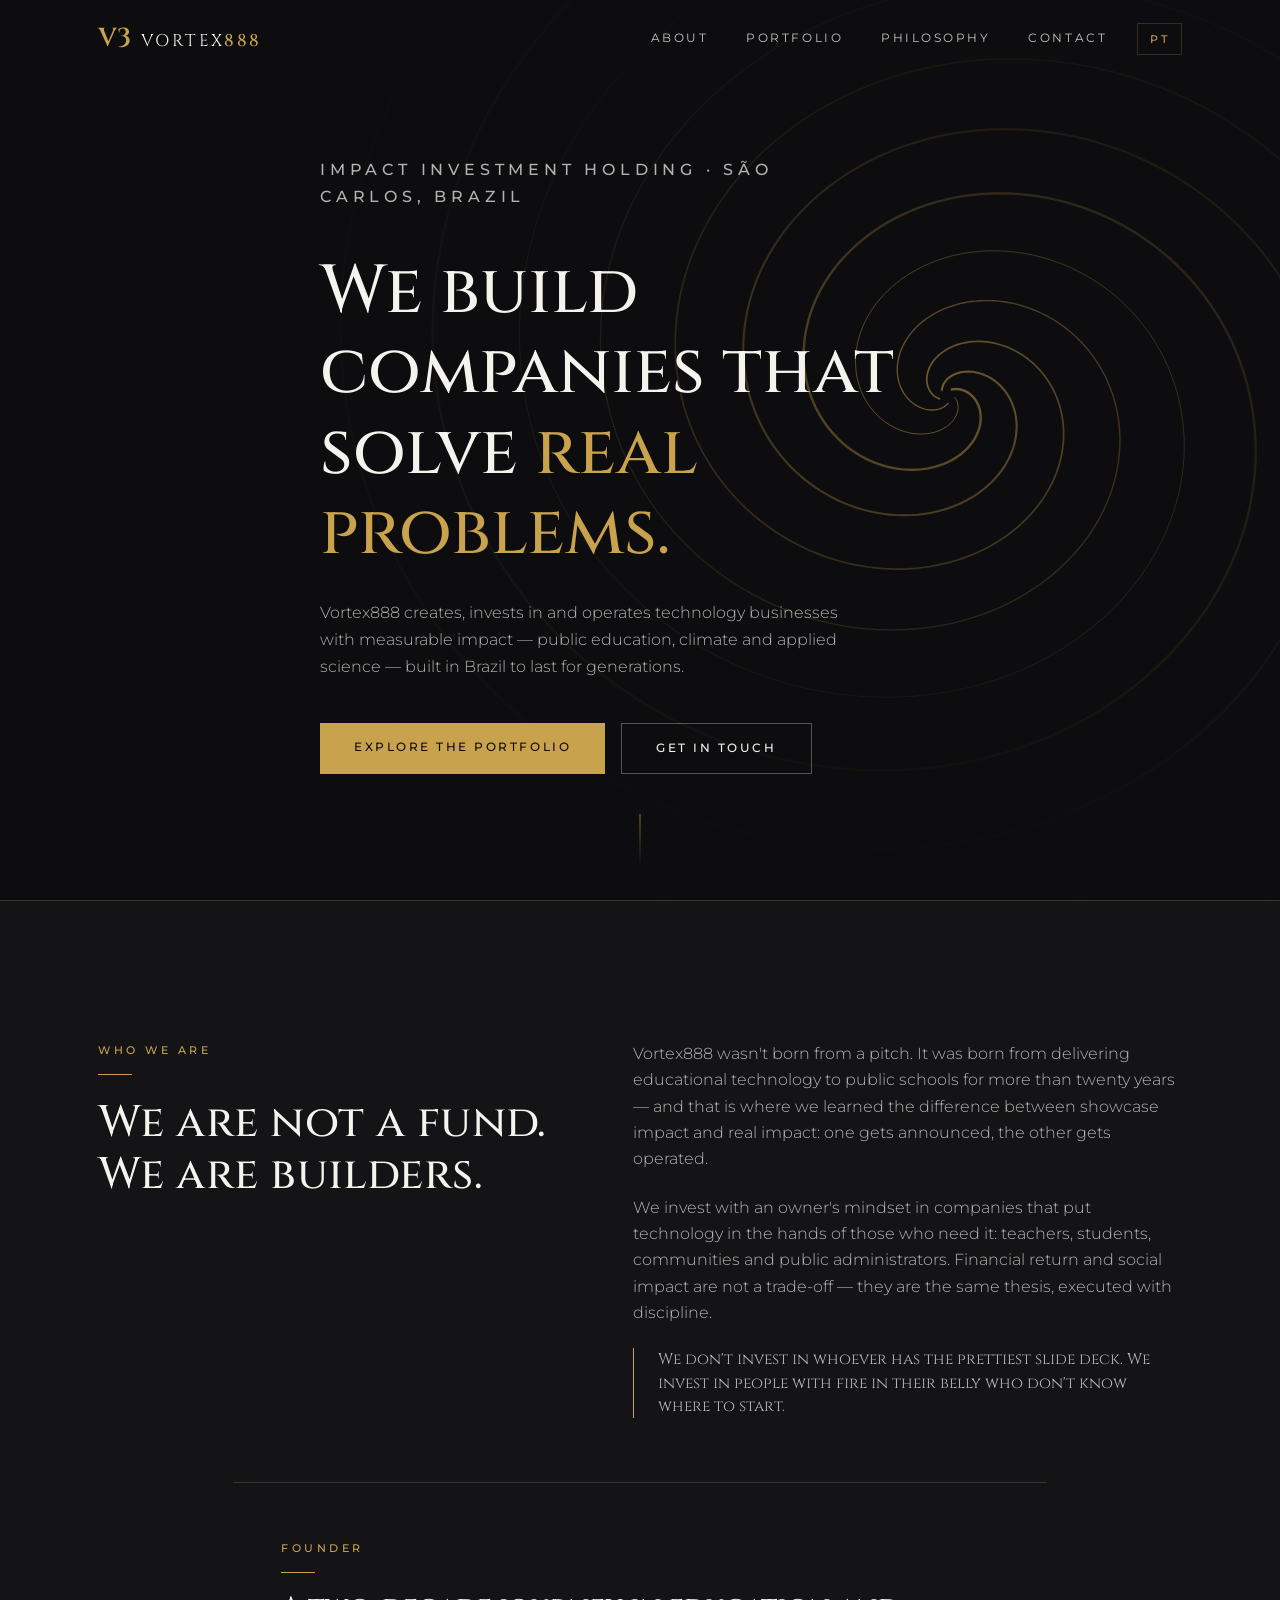
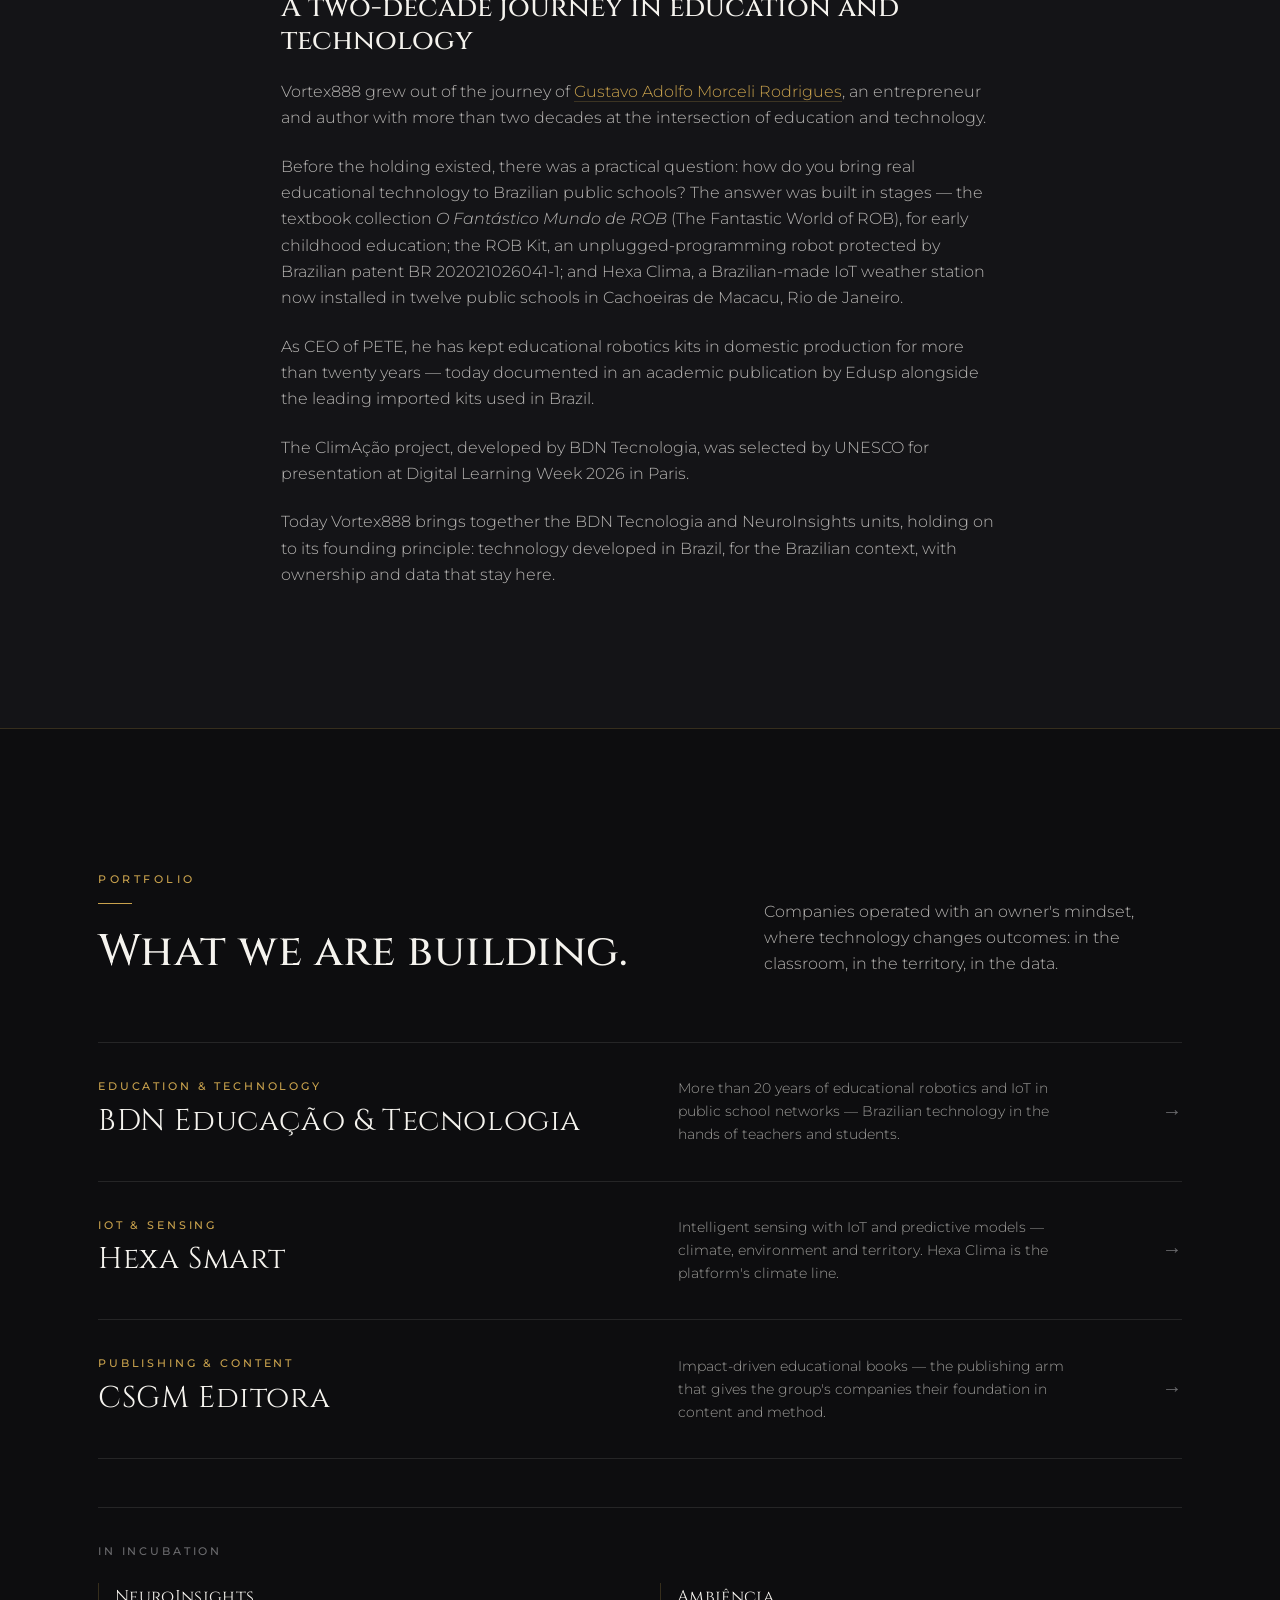
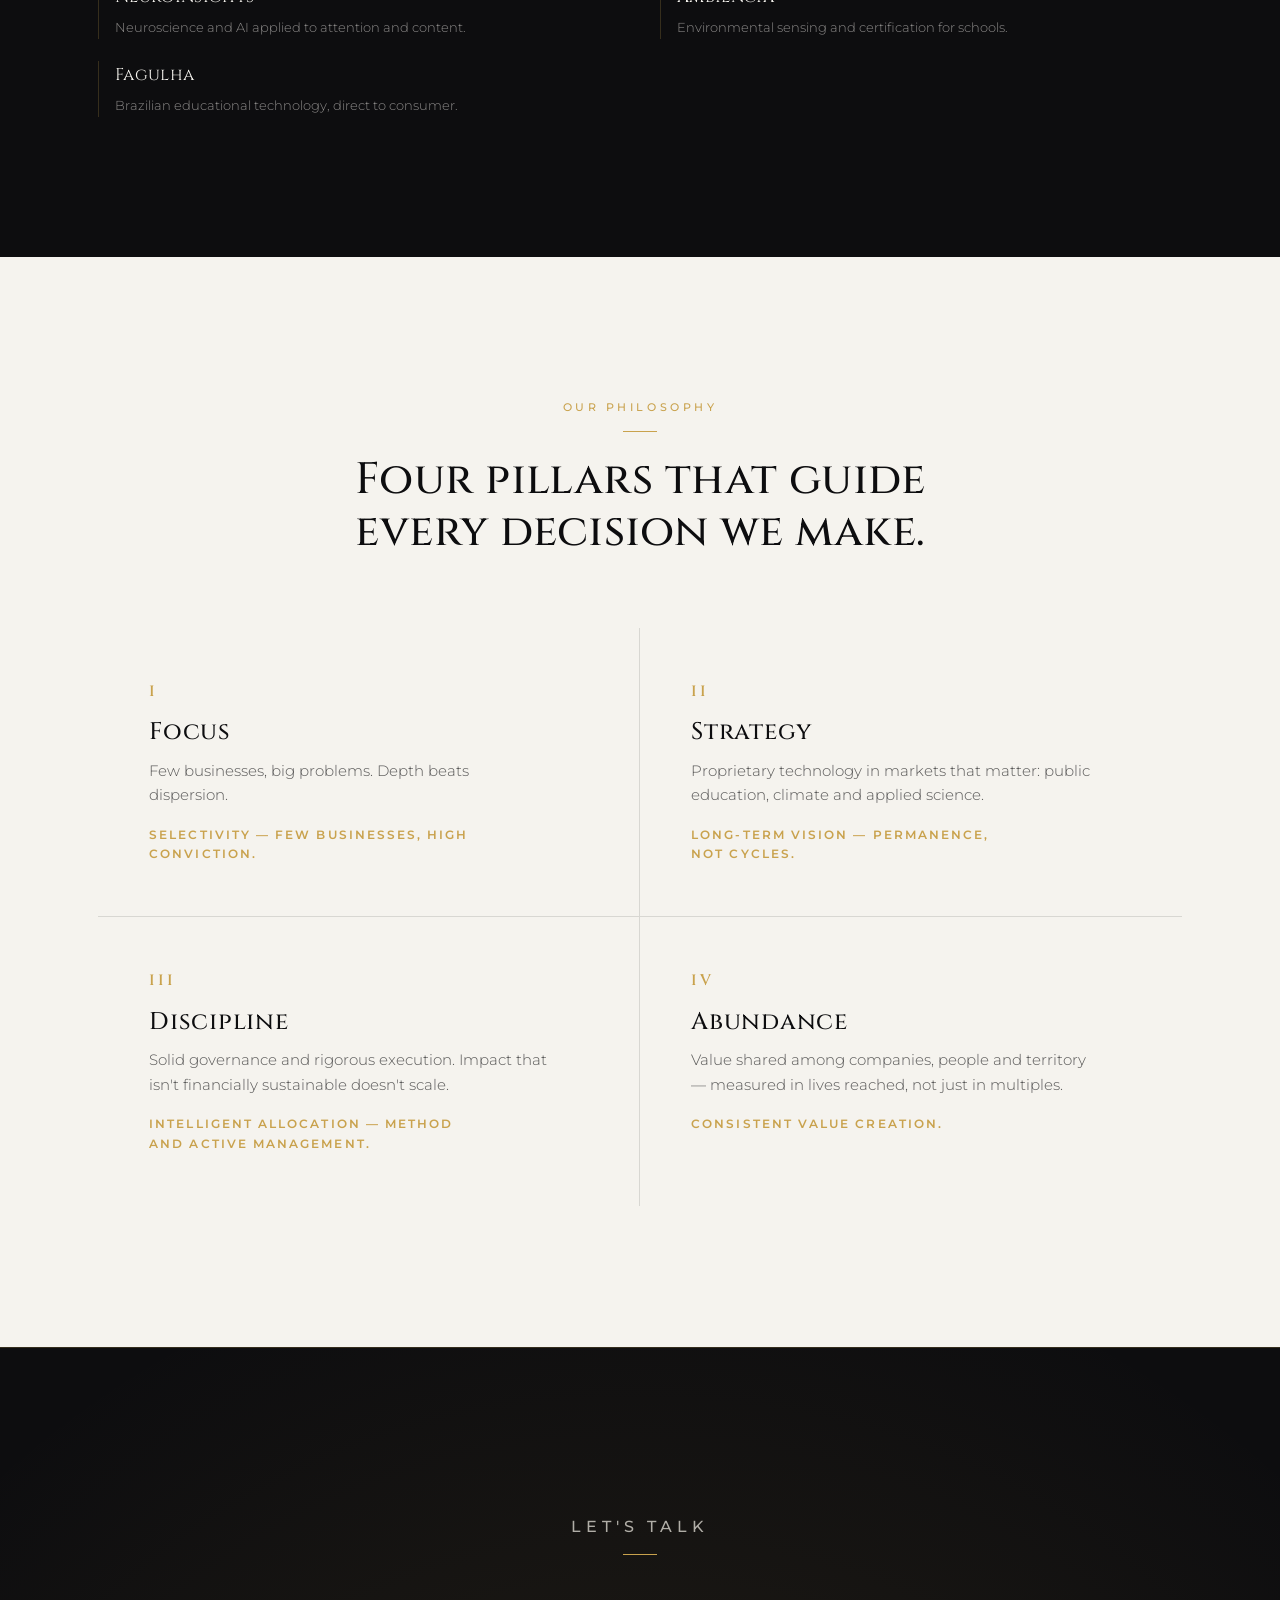
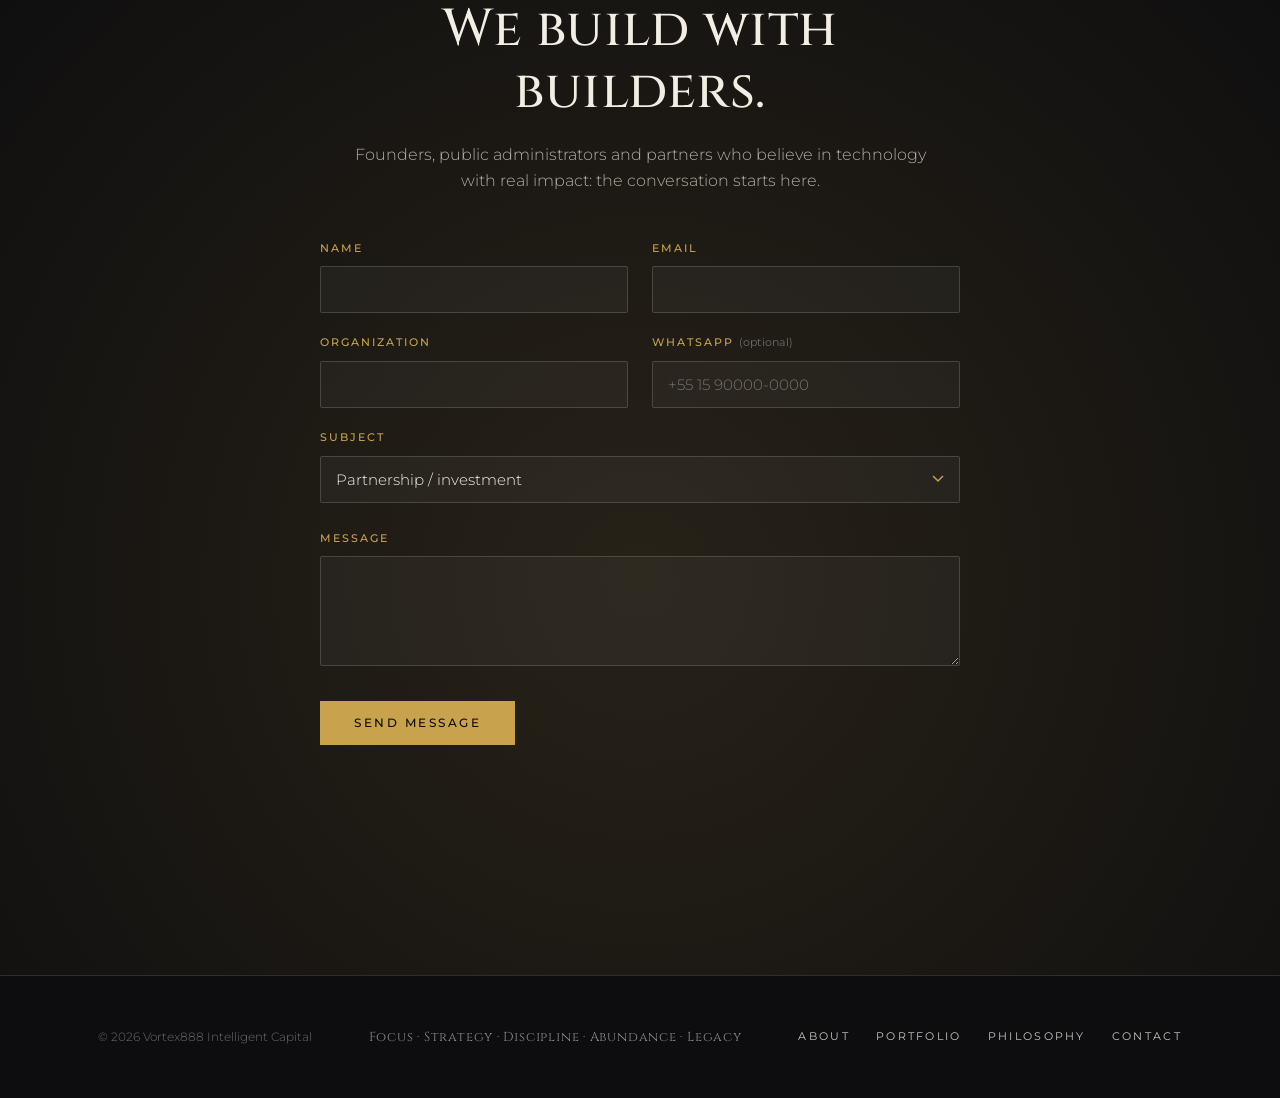
==== en/index.html @ 7756d507 "Add English version of the site at /en/ with language switcher and hreflang - New en/index.html: ful" ====
<!DOCTYPE html>
<html lang="en">
<head>
<meta charset="UTF-8">
<meta name="viewport" content="width=device-width, initial-scale=1.0">
<title>Vortex888 — Intelligent Capital</title>
<link rel="icon" href="/favicon.ico" sizes="any">
<link rel="icon" type="image/png" sizes="32x32" href="/favicon-32.png">
<link rel="apple-touch-icon" sizes="180x180" href="/apple-touch-icon.png">
<meta name="description" content="Vortex888 is an impact investment holding company that builds and operates technology businesses in education, climate and applied science.">
<link rel="canonical" href="https://www.vortex888.com.br/en/">
<link rel="alternate" hreflang="pt-BR" href="https://www.vortex888.com.br/">
<link rel="alternate" hreflang="en" href="https://www.vortex888.com.br/en/">
<link rel="alternate" hreflang="x-default" href="https://www.vortex888.com.br/">
<link rel="preconnect" href="https://fonts.googleapis.com">
<link rel="preconnect" href="https://fonts.gstatic.com" crossorigin>
<link href="https://fonts.googleapis.com/css2?family=Cinzel:wght@400;500;600&family=Montserrat:wght@300;400;500;600&display=swap" rel="stylesheet">
<script type="application/ld+json">
{
  "@context": "https://schema.org",
  "@type": "Organization",
  "name": "Vortex888",
  "url": "https://www.vortex888.com.br/en/",
  "founder": {
    "@type": "Person",
    "name": "Gustavo Morceli",
    "alternateName": "Gustavo Adolfo Morceli Rodrigues",
    "url": "https://gustavomorceli.com.br/",
    "jobTitle": "Founder of Vortex888",
    "sameAs": [
      "https://gustavomorceli.com.br/",
      "https://www.linkedin.com/in/morceli/"
    ]
  },
  "subOrganization": [
    { "@type": "Organization", "name": "BDN Tecnologia" },
    { "@type": "Organization", "name": "NeuroInsights" }
  ]
}
</script>
<style>
:root{
  --preto:#0D0D0F;
  --grafite:#1A1A1D;
  --grafite-2:#141417;
  --cinza:#6B6B6E;
  --dourado:#C9A24D;
  --dourado-claro:#E3C57C;
  --offwhite:#F5F3EE;
  --linha:rgba(201,162,77,.22);
  --linha-clara:rgba(13,13,15,.12);
  --display:'Cinzel',serif;
  --texto:'Montserrat',sans-serif;
}
*{margin:0;padding:0;box-sizing:border-box}
html{scroll-behavior:smooth}
body{background:var(--preto);color:var(--offwhite);font-family:var(--texto);font-weight:300;line-height:1.7;-webkit-font-smoothing:antialiased}
::selection{background:var(--dourado);color:var(--preto)}
img{max-width:100%;display:block}
a{color:inherit;text-decoration:none}

/* ---------- utilitários ---------- */
.wrap{max-width:1180px;margin:0 auto;padding:0 clamp(20px,5vw,48px)}
.eyebrow{font-size:11px;letter-spacing:.32em;text-transform:uppercase;color:var(--dourado);font-weight:500}
.eyebrow::after{content:"";display:block;width:34px;height:1px;background:var(--dourado);margin-top:14px}
.eyebrow.center{text-align:center}
.eyebrow.center::after{margin:14px auto 0}
h1,h2,h3{font-family:var(--display);font-weight:500;line-height:1.18}
h2{font-size:clamp(28px,3.6vw,44px);letter-spacing:.01em}
.lead{color:rgba(245,243,238,.72);font-size:15.5px;max-width:56ch}

/* reveal on scroll */
.rv{opacity:0;transform:translateY(26px);transition:opacity .9s ease,transform .9s ease}
.rv.on{opacity:1;transform:none}
@media (prefers-reduced-motion:reduce){
  .rv{opacity:1;transform:none;transition:none}
  *{animation:none!important;transition:none!important}
}

/* ---------- nav ---------- */
nav{position:fixed;inset:0 0 auto 0;z-index:50;transition:background .4s ease,border-color .4s ease;border-bottom:1px solid transparent}
nav.solid{background:rgba(13,13,15,.92);backdrop-filter:blur(10px);border-color:var(--linha)}
.nav-in{display:flex;align-items:center;justify-content:space-between;height:78px}
.brand{display:flex;align-items:baseline;gap:10px;font-family:var(--display)}
.brand .v3{color:var(--dourado);font-size:26px;font-weight:600}
.brand .nome{font-size:17px;letter-spacing:.14em}
.brand .nome b{color:var(--dourado);font-weight:500}
.nav-right{display:flex;align-items:center;gap:30px}
.menu{display:flex;gap:38px;font-size:11.5px;letter-spacing:.22em;text-transform:uppercase;font-weight:400}
.menu a{position:relative;padding:6px 0;color:rgba(245,243,238,.8)}
.menu a::after{content:"";position:absolute;left:0;bottom:0;width:0;height:1px;background:var(--dourado);transition:width .35s ease}
.menu a:hover{color:var(--offwhite)}
.menu a:hover::after{width:100%}
.lang{font-size:11px;letter-spacing:.22em;text-transform:uppercase;font-weight:500;color:var(--dourado);border:1px solid var(--linha);padding:6px 12px;transition:all .35s ease}
.lang:hover{border-color:var(--dourado);background:rgba(201,162,77,.08)}
@media(max-width:760px){.menu{display:none}}

/* ---------- hero ---------- */
header{position:relative;min-height:100svh;display:flex;align-items:center;overflow:hidden;isolation:isolate}
#vortex{position:absolute;inset:0;z-index:-2}
.hero-veil{position:absolute;inset:0;z-index:-1;background:
  radial-gradient(ellipse at 72% 42%, transparent 0%, rgba(13,13,15,.55) 45%, var(--preto) 100%),
  linear-gradient(to bottom, rgba(13,13,15,.4), transparent 30%, transparent 70%, var(--preto))}
.hero-in{padding-top:110px;padding-bottom:80px;max-width:640px}
.hero-tag{font-size:11px;letter-spacing:.3em;text-transform:uppercase;color:var(--dourado);font-weight:500;margin-bottom:28px}
h1{font-size:clamp(38px,5.6vw,68px);margin-bottom:26px}
h1 .gold{color:var(--dourado)}
.hero-in p{color:rgba(245,243,238,.72);max-width:48ch;margin-bottom:42px;font-size:16px}
.acts{display:flex;gap:16px;flex-wrap:wrap}
.btn{display:inline-block;padding:15px 34px;font-size:11.5px;letter-spacing:.22em;text-transform:uppercase;font-weight:500;transition:all .35s ease}
.btn-gold{background:var(--dourado);color:var(--preto)}
.btn-gold:hover{background:var(--dourado-claro)}
.btn-line{border:1px solid rgba(245,243,238,.3);color:var(--offwhite)}
.btn-line:hover{border-color:var(--dourado);color:var(--dourado)}
.scroll-hint{position:absolute;bottom:34px;left:50%;transform:translateX(-50%);width:1px;height:52px;background:linear-gradient(var(--dourado),transparent);opacity:.7}

/* ---------- quem somos ---------- */
.quem{background:var(--grafite-2);border-top:1px solid var(--linha);padding:clamp(80px,11vw,140px) 0}
.quem-grid{display:grid;grid-template-columns:1fr 1.2fr;gap:clamp(40px,6vw,90px);align-items:start}
.quem-grid h2{margin-top:22px}
.quem-txt p{color:rgba(245,243,238,.72);font-size:15.5px}
.quem-txt p+p{margin-top:22px}
.quem-quote{margin-top:40px;padding-left:24px;border-left:1px solid var(--dourado);font-family:var(--display);font-size:19px;line-height:1.5;color:var(--offwhite)}
@media(max-width:820px){.quem-grid{grid-template-columns:1fr}}
.fundador{margin-top:64px;padding-top:56px;border-top:1px solid var(--linha);max-width:74ch}
.fundador h3{margin:18px 0 22px;font-size:clamp(22px,2.6vw,28px)}
.fundador .quem-txt a{color:var(--dourado);border-bottom:1px solid var(--linha);transition:border-color .3s ease}
.fundador .quem-txt a:hover{border-color:var(--dourado)}

/* ---------- portfólio (assinatura) ---------- */
.portf{padding:clamp(80px,11vw,150px) 0;border-top:1px solid var(--linha)}
.portf-head{display:flex;justify-content:space-between;align-items:end;gap:30px;margin-bottom:64px;flex-wrap:wrap}
.portf-head h2{margin-top:22px}
.portf-head .lead{max-width:38ch}
.empresa{display:grid;grid-template-columns:minmax(0,1.1fr) minmax(0,.9fr) auto;align-items:center;gap:clamp(16px,4vw,60px);
  padding:34px 0;border-top:1px solid rgba(245,243,238,.1);position:relative;transition:padding .35s ease}
.empresa:last-of-type{border-bottom:1px solid rgba(245,243,238,.1)}
.empresa::before{content:"";position:absolute;left:0;top:-1px;height:1px;width:0;background:var(--dourado);transition:width .6s cubic-bezier(.22,1,.36,1)}
.empresa:hover::before{width:100%}
.empresa:hover{padding-left:14px}
.empresa .nome-emp{font-family:var(--display);font-size:clamp(20px,2.6vw,30px);letter-spacing:.02em}
.empresa .setor{font-size:11px;letter-spacing:.26em;text-transform:uppercase;color:var(--dourado);font-weight:500}
.empresa .desc{font-size:13.5px;color:rgba(245,243,238,.62);max-width:44ch}
.empresa .seta{font-family:var(--display);color:var(--cinza);font-size:20px;transition:color .35s ease,transform .35s ease}
.empresa:hover .seta{color:var(--dourado);transform:translateX(6px)}
@media(max-width:820px){
  .empresa{grid-template-columns:1fr;gap:8px;padding:28px 0}
  .empresa .seta{display:none}
}

/* iniciativas em incubação */
.incuba{margin-top:48px;padding-top:34px;border-top:1px solid rgba(245,243,238,.1)}
.incuba-label{font-size:11px;letter-spacing:.26em;text-transform:uppercase;color:var(--cinza);font-weight:500;margin-bottom:22px}
.incuba-items{display:grid;grid-template-columns:1fr 1fr;gap:22px 40px}
.incuba-item{display:flex;flex-direction:column;gap:5px;padding-left:16px;border-left:1px solid var(--linha)}
.ii-nome{font-family:var(--display);font-size:17px;letter-spacing:.02em}
.ii-desc{font-size:13px;color:rgba(245,243,238,.55)}
@media(max-width:600px){.incuba-items{grid-template-columns:1fr}}

/* ---------- filosofia (clara) ---------- */
.filo{background:var(--offwhite);color:var(--preto);padding:clamp(80px,11vw,150px) 0}
.filo .eyebrow::after{background:var(--dourado)}
.filo h2{margin:22px auto 70px;text-align:center;max-width:22ch}
.pilares{display:grid;grid-template-columns:repeat(2,1fr)}
.pilar{padding:clamp(30px,4vw,56px);position:relative}
.pilar:nth-child(1){border-right:1px solid var(--linha-clara);border-bottom:1px solid var(--linha-clara)}
.pilar:nth-child(2){border-bottom:1px solid var(--linha-clara)}
.pilar:nth-child(3){border-right:1px solid var(--linha-clara)}
.pilar .num{font-family:var(--display);font-size:15px;letter-spacing:.2em;color:var(--dourado);font-weight:600}
.pilar h3{font-size:24px;margin:14px 0 12px;letter-spacing:.03em}
.pilar p{font-size:14.5px;color:rgba(13,13,15,.68);max-width:40ch}
.pilar .criterio{margin-top:18px;font-size:11.5px;letter-spacing:.18em;text-transform:uppercase;color:var(--dourado);font-weight:600}
@media(max-width:720px){
  .pilares{grid-template-columns:1fr}
  .pilar{border-right:none!important;border-bottom:1px solid var(--linha-clara)!important}
  .pilar:last-child{border-bottom:none!important}
}

/* ---------- CTA ---------- */
.cta{position:relative;padding:clamp(90px,13vw,170px) 0;text-align:center;overflow:hidden;border-top:1px solid var(--linha)}
.cta::before{content:"";position:absolute;inset:-40%;background:radial-gradient(circle at 50% 60%,rgba(201,162,77,.14),transparent 55%);pointer-events:none}
.cta h2{max-width:20ch;margin:22px auto 20px;font-size:clamp(30px,4.4vw,52px)}
.cta p{color:rgba(245,243,238,.7);max-width:52ch;margin:0 auto 44px;font-size:15.5px}

/* ---------- formulário ---------- */
.form{max-width:640px;margin:0 auto;text-align:left;position:relative}
.fgrid{display:grid;grid-template-columns:1fr 1fr;gap:20px 24px;margin-bottom:20px}
.field{display:block}
.field.full{margin-bottom:26px}
.field span{display:block;font-size:11px;letter-spacing:.18em;text-transform:uppercase;color:var(--dourado);margin-bottom:9px;font-weight:500}
.field span em{font-style:normal;text-transform:none;letter-spacing:.02em;color:var(--cinza);font-weight:400}
.field input,.field select,.field textarea{
  width:100%;background:rgba(245,243,238,.04);border:1px solid rgba(245,243,238,.16);
  color:var(--offwhite);font-family:var(--texto);font-size:15px;font-weight:300;
  padding:13px 15px;border-radius:2px;transition:border-color .3s ease,background .3s ease}
.field textarea{resize:vertical;min-height:110px}
.field input:focus,.field select:focus,.field textarea:focus{
  outline:none;border-color:var(--dourado);background:rgba(201,162,77,.06)}
.field select{appearance:none;cursor:pointer;
  background-image:url("data:image/svg+xml,%3Csvg xmlns='http://www.w3.org/2000/svg' width='12' height='8' viewBox='0 0 12 8'%3E%3Cpath d='M1 1l5 5 5-5' stroke='%23C9A24D' stroke-width='1.5' fill='none'/%3E%3C/svg%3E");
  background-repeat:no-repeat;background-position:right 15px center}
.field select option{background:var(--grafite);color:var(--offwhite)}
.field select option:checked{background:var(--dourado);color:var(--preto)}
.form .btn{border:none;cursor:pointer;font-family:var(--texto)}
.form-status{margin-top:18px;font-size:13.5px;min-height:20px}
.form-status.ok{color:var(--dourado)}
.form-status.err{color:#d98c6a}
@media(max-width:560px){.fgrid{grid-template-columns:1fr}}

/* ---------- footer ---------- */
footer{border-top:1px solid var(--linha);padding:46px 0;font-size:12px;color:var(--cinza)}
.foot{display:flex;justify-content:space-between;align-items:center;gap:20px;flex-wrap:wrap}
.foot .menu{display:flex;gap:26px;font-size:10.5px}
.foot .tagline{font-family:var(--display);letter-spacing:.06em;color:rgba(245,243,238,.55);font-size:13px}
</style>
</head>
<body>

<nav id="nav">
  <div class="wrap nav-in">
    <a class="brand" href="#top"><span class="v3">V3</span><span class="nome">VORTEX<b>888</b></span></a>
    <div class="nav-right">
      <div class="menu">
        <a href="#quem">About</a>
        <a href="#portfolio">Portfolio</a>
        <a href="#filosofia">Philosophy</a>
        <a href="#contato">Contact</a>
      </div>
      <a class="lang" href="/" hreflang="pt-BR" lang="pt-BR" title="Versão em português">PT</a>
    </div>
  </div>
</nav>

<header id="top">
  <canvas id="vortex"></canvas>
  <div class="hero-veil"></div>
  <div class="wrap">
    <div class="hero-in">
      <p class="hero-tag">Impact investment holding · São Carlos, Brazil</p>
      <h1>We build companies that solve <span class="gold">real problems.</span></h1>
      <p>Vortex888 creates, invests in and operates technology businesses with measurable impact — public education, climate and applied science — built in Brazil to last for generations.</p>
      <div class="acts">
        <a class="btn btn-gold" href="#portfolio">Explore the portfolio</a>
        <a class="btn btn-line" href="#contato">Get in touch</a>
      </div>
    </div>
  </div>
  <div class="scroll-hint"></div>
</header>

<section class="quem" id="quem">
  <div class="wrap quem-grid">
    <div class="rv">
      <p class="eyebrow">Who we are</p>
      <h2>We are not a fund. We are builders.</h2>
    </div>
    <div class="quem-txt rv">
      <p>Vortex888 wasn't born from a pitch. It was born from delivering educational technology to public schools for more than twenty years — and that is where we learned the difference between showcase impact and real impact: one gets announced, the other gets operated.</p>
      <p>We invest with an owner's mindset in companies that put technology in the hands of those who need it: teachers, students, communities and public administrators. Financial return and social impact are not a trade-off — they are the same thesis, executed with discipline.</p>
      <p class="quem-quote">We don't invest in whoever has the prettiest slide deck. We invest in people with fire in their belly who don't know where to start.</p>
    </div>
  </div>
  <div class="wrap fundador rv">
    <p class="eyebrow">Founder</p>
    <h3>A two-decade journey in education and technology</h3>
    <div class="quem-txt">
      <p>Vortex888 grew out of the journey of <a href="https://gustavomorceli.com.br/" rel="author">Gustavo Adolfo Morceli Rodrigues</a>, an entrepreneur and author with more than two decades at the intersection of education and technology.</p>
      <p>Before the holding existed, there was a practical question: how do you bring real educational technology to Brazilian public schools? The answer was built in stages — the textbook collection <em>O Fantástico Mundo de ROB</em> (The Fantastic World of ROB), for early childhood education; the ROB Kit, an unplugged-programming robot protected by Brazilian patent BR 202021026041-1; and Hexa Clima, a Brazilian-made IoT weather station now installed in twelve public schools in Cachoeiras de Macacu, Rio de Janeiro.</p>
      <p>As CEO of PETE, he has kept educational robotics kits in domestic production for more than twenty years — today documented in an academic publication by Edusp alongside the leading imported kits used in Brazil.</p>
      <p>The ClimAção project, developed by BDN Tecnologia, was selected by UNESCO for presentation at Digital Learning Week 2026 in Paris.</p>
      <p>Today Vortex888 brings together the BDN Tecnologia and NeuroInsights units, holding on to its founding principle: technology developed in Brazil, for the Brazilian context, with ownership and data that stay here.</p>
    </div>
  </div>
</section>

<section class="portf" id="portfolio">
  <div class="wrap">
    <div class="portf-head rv">
      <div>
        <p class="eyebrow">Portfolio</p>
        <h2>What we are building.</h2>
      </div>
      <p class="lead">Companies operated with an owner's mindset, where technology changes outcomes: in the classroom, in the territory, in the data.</p>
    </div>

    <a class="empresa rv" href="#contato">
      <div>
        <p class="setor">Education &amp; Technology</p>
        <p class="nome-emp">BDN Educação &amp; Tecnologia</p>
      </div>
      <p class="desc">More than 20 years of educational robotics and IoT in public school networks — Brazilian technology in the hands of teachers and students.</p>
      <span class="seta">→</span>
    </a>

    <a class="empresa rv" href="#contato">
      <div>
        <p class="setor">IoT &amp; Sensing</p>
        <p class="nome-emp">Hexa Smart</p>
      </div>
      <p class="desc">Intelligent sensing with IoT and predictive models — climate, environment and territory. Hexa Clima is the platform's climate line.</p>
      <span class="seta">→</span>
    </a>

    <a class="empresa rv" href="#contato">
      <div>
        <p class="setor">Publishing &amp; Content</p>
        <p class="nome-emp">CSGM Editora</p>
      </div>
      <p class="desc">Impact-driven educational books — the publishing arm that gives the group's companies their foundation in content and method.</p>
      <span class="seta">→</span>
    </a>

    <div class="incuba rv">
      <p class="incuba-label">In incubation</p>
      <div class="incuba-items">
        <div class="incuba-item">
          <span class="ii-nome">NeuroInsights</span>
          <span class="ii-desc">Neuroscience and AI applied to attention and content.</span>
        </div>
        <div class="incuba-item">
          <span class="ii-nome">Ambiência</span>
          <span class="ii-desc">Environmental sensing and certification for schools.</span>
        </div>
        <div class="incuba-item">
          <span class="ii-nome">Fagulha</span>
          <span class="ii-desc">Brazilian educational technology, direct to consumer.</span>
        </div>
      </div>
    </div>
  </div>
</section>

<section class="filo" id="filosofia">
  <div class="wrap">
    <p class="eyebrow center rv">Our philosophy</p>
    <h2 class="rv">Four pillars that guide every decision we make.</h2>
    <div class="pilares">
      <div class="pilar rv">
        <p class="num">I</p>
        <h3>Focus</h3>
        <p>Few businesses, big problems. Depth beats dispersion.</p>
        <p class="criterio">Selectivity — few businesses, high conviction.</p>
      </div>
      <div class="pilar rv">
        <p class="num">II</p>
        <h3>Strategy</h3>
        <p>Proprietary technology in markets that matter: public education, climate and applied science.</p>
        <p class="criterio">Long-term vision — permanence, not cycles.</p>
      </div>
      <div class="pilar rv">
        <p class="num">III</p>
        <h3>Discipline</h3>
        <p>Solid governance and rigorous execution. Impact that isn't financially sustainable doesn't scale.</p>
        <p class="criterio">Intelligent allocation — method and active management.</p>
      </div>
      <div class="pilar rv">
        <p class="num">IV</p>
        <h3>Abundance</h3>
        <p>Value shared among companies, people and territory — measured in lives reached, not just in multiples.</p>
        <p class="criterio">Consistent value creation.</p>
      </div>
    </div>
  </div>
</section>

<section class="cta" id="contato">
  <div class="wrap rv">
    <p class="eyebrow center">Let's talk</p>
    <h2>We build with builders.</h2>
    <p>Founders, public administrators and partners who believe in technology with real impact: the conversation starts here.</p>

    <form class="form" id="contatoForm" action="/api/contato" method="POST" novalidate>
      <div class="fgrid">
        <label class="field">
          <span>Name</span>
          <input type="text" name="nome" required autocomplete="name">
        </label>
        <label class="field">
          <span>Email</span>
          <input type="email" name="email" required autocomplete="email">
        </label>
        <label class="field">
          <span>Organization</span>
          <input type="text" name="organizacao" autocomplete="organization">
        </label>
        <label class="field">
          <span>WhatsApp <em>(optional)</em></span>
          <input type="tel" name="whatsapp" autocomplete="tel" placeholder="+55 15 90000-0000">
        </label>
      </div>
      <label class="field full">
        <span>Subject</span>
        <select name="assunto">
          <option value="Parceria / investimento">Partnership / investment</option>
          <option value="Setor público (B2G)">Public sector (B2G)</option>
          <option value="Fornecedor">Supplier</option>
          <option value="Imprensa">Press</option>
          <option value="Outro">Other</option>
        </select>
      </label>
      <label class="field full">
        <span>Message</span>
        <textarea name="mensagem" rows="4" required></textarea>
      </label>
      <button class="btn btn-gold" type="submit">Send message</button>
      <p class="form-status" id="formStatus" aria-live="polite"></p>
    </form>
  </div>
</section>

<footer>
  <div class="wrap foot">
    <span>© 2026 Vortex888 Intelligent Capital</span>
    <span class="tagline">Focus · Strategy · Discipline · Abundance · Legacy</span>
    <div class="menu">
      <a href="#quem">About</a>
      <a href="#portfolio">Portfolio</a>
      <a href="#filosofia">Philosophy</a>
      <a href="#contato">Contact</a>
    </div>
  </div>
</footer>

<script>
/* nav sólida ao rolar */
const nav=document.getElementById('nav');
addEventListener('scroll',()=>nav.classList.toggle('solid',scrollY>40),{passive:true});

/* reveal on scroll */
const io=new IntersectionObserver(es=>es.forEach(e=>{if(e.isIntersecting){e.target.classList.add('on');io.unobserve(e.target)}}),{threshold:.15});
document.querySelectorAll('.rv').forEach(el=>io.observe(el));

/* vórtice dourado — espiral logarítmica em rotação lenta */
(()=>{
  const c=document.getElementById('vortex'),x=c.getContext('2d');
  const reduce=matchMedia('(prefers-reduced-motion: reduce)').matches;
  let w,h,cx,cy,t=0;
  function size(){w=c.width=innerWidth*devicePixelRatio;h=c.height=innerHeight*devicePixelRatio;
    c.style.width=innerWidth+'px';c.style.height=innerHeight+'px';
    cx=w*(innerWidth>820?0.74:0.5);cy=h*0.44}
  size();addEventListener('resize',size);
  function draw(){
    x.clearRect(0,0,w,h);
    const arms=5,maxR=Math.max(w,h)*0.55;
    for(let a=0;a<arms;a++){
      x.beginPath();
      const off=(a/arms)*Math.PI*2;
      for(let i=0;i<=340;i++){
        const p=i/340, ang=off+t*0.12+p*Math.PI*4.2, r=8+Math.pow(p,1.5)*maxR;
        const px=cx+Math.cos(ang)*r, py=cy+Math.sin(ang)*r*0.92;
        i?x.lineTo(px,py):x.moveTo(px,py);
      }
      const g=x.createRadialGradient(cx,cy,0,cx,cy,maxR);
      g.addColorStop(0,'rgba(201,162,77,.55)');
      g.addColorStop(.45,'rgba(201,162,77,.18)');
      g.addColorStop(1,'rgba(201,162,77,0)');
      x.strokeStyle=g;x.lineWidth=(1+a*0.35)*devicePixelRatio;x.stroke();
    }
    t+=0.016;
    if(!reduce)requestAnimationFrame(draw);
  }
  draw();
})();

/* envio assíncrono do formulário (sem sair da página) */
(()=>{
  const f=document.getElementById('contatoForm'),s=document.getElementById('formStatus');
  if(!f)return;
  const btn=f.querySelector('button[type=submit]');
  f.addEventListener('submit',async ev=>{
    ev.preventDefault();
    const payload=Object.fromEntries(new FormData(f).entries());
    s.className='form-status';s.textContent='Sending…';btn.disabled=true;
    try{
      const r=await fetch(f.action,{method:'POST',headers:{'Content-Type':'application/json'},body:JSON.stringify(payload)});
      if(r.ok){f.reset();s.className='form-status ok';s.textContent='Received. We will get back to you shortly.';}
      else{throw new Error();}
    }catch(_){
      s.className='form-status err';s.textContent='We could not send your message right now. Please try again or write to contato@vortex888.com.br.';
    }finally{btn.disabled=false;}
  });
})();
</script>
</body>
</html>
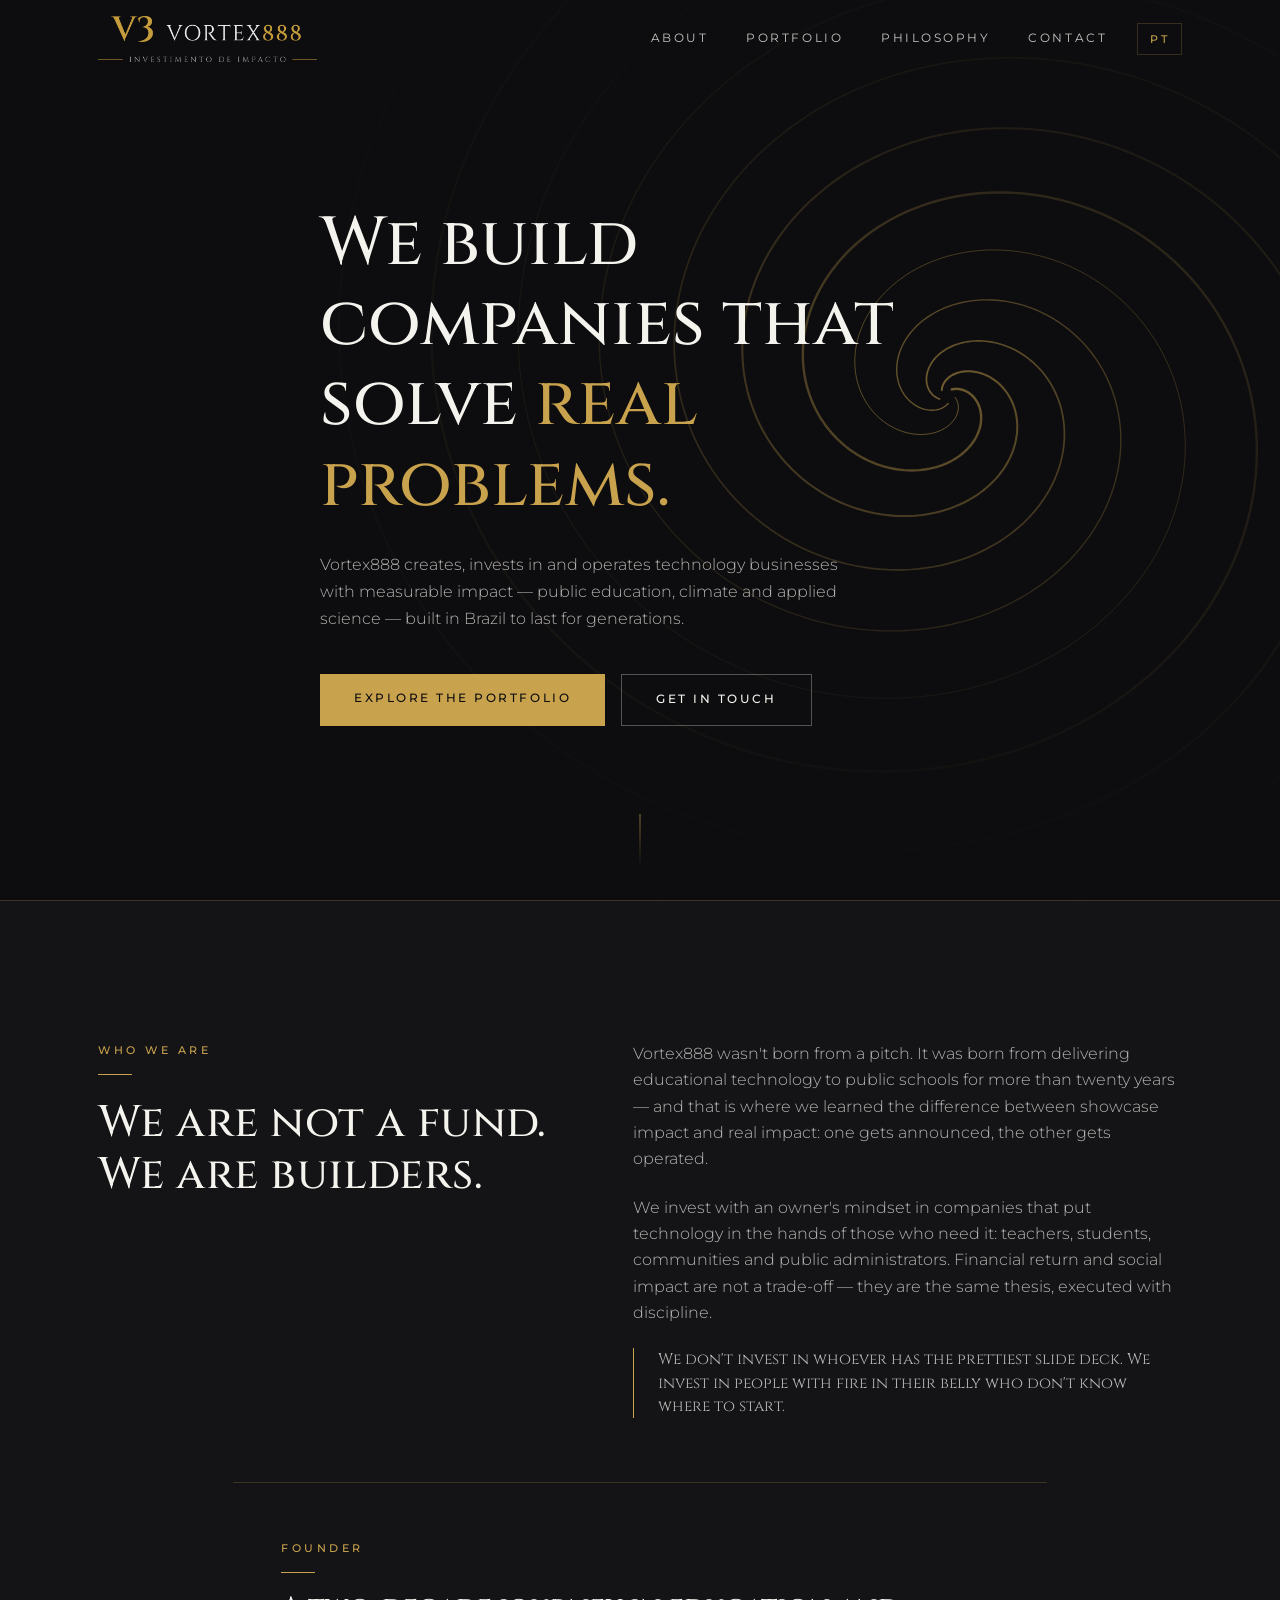
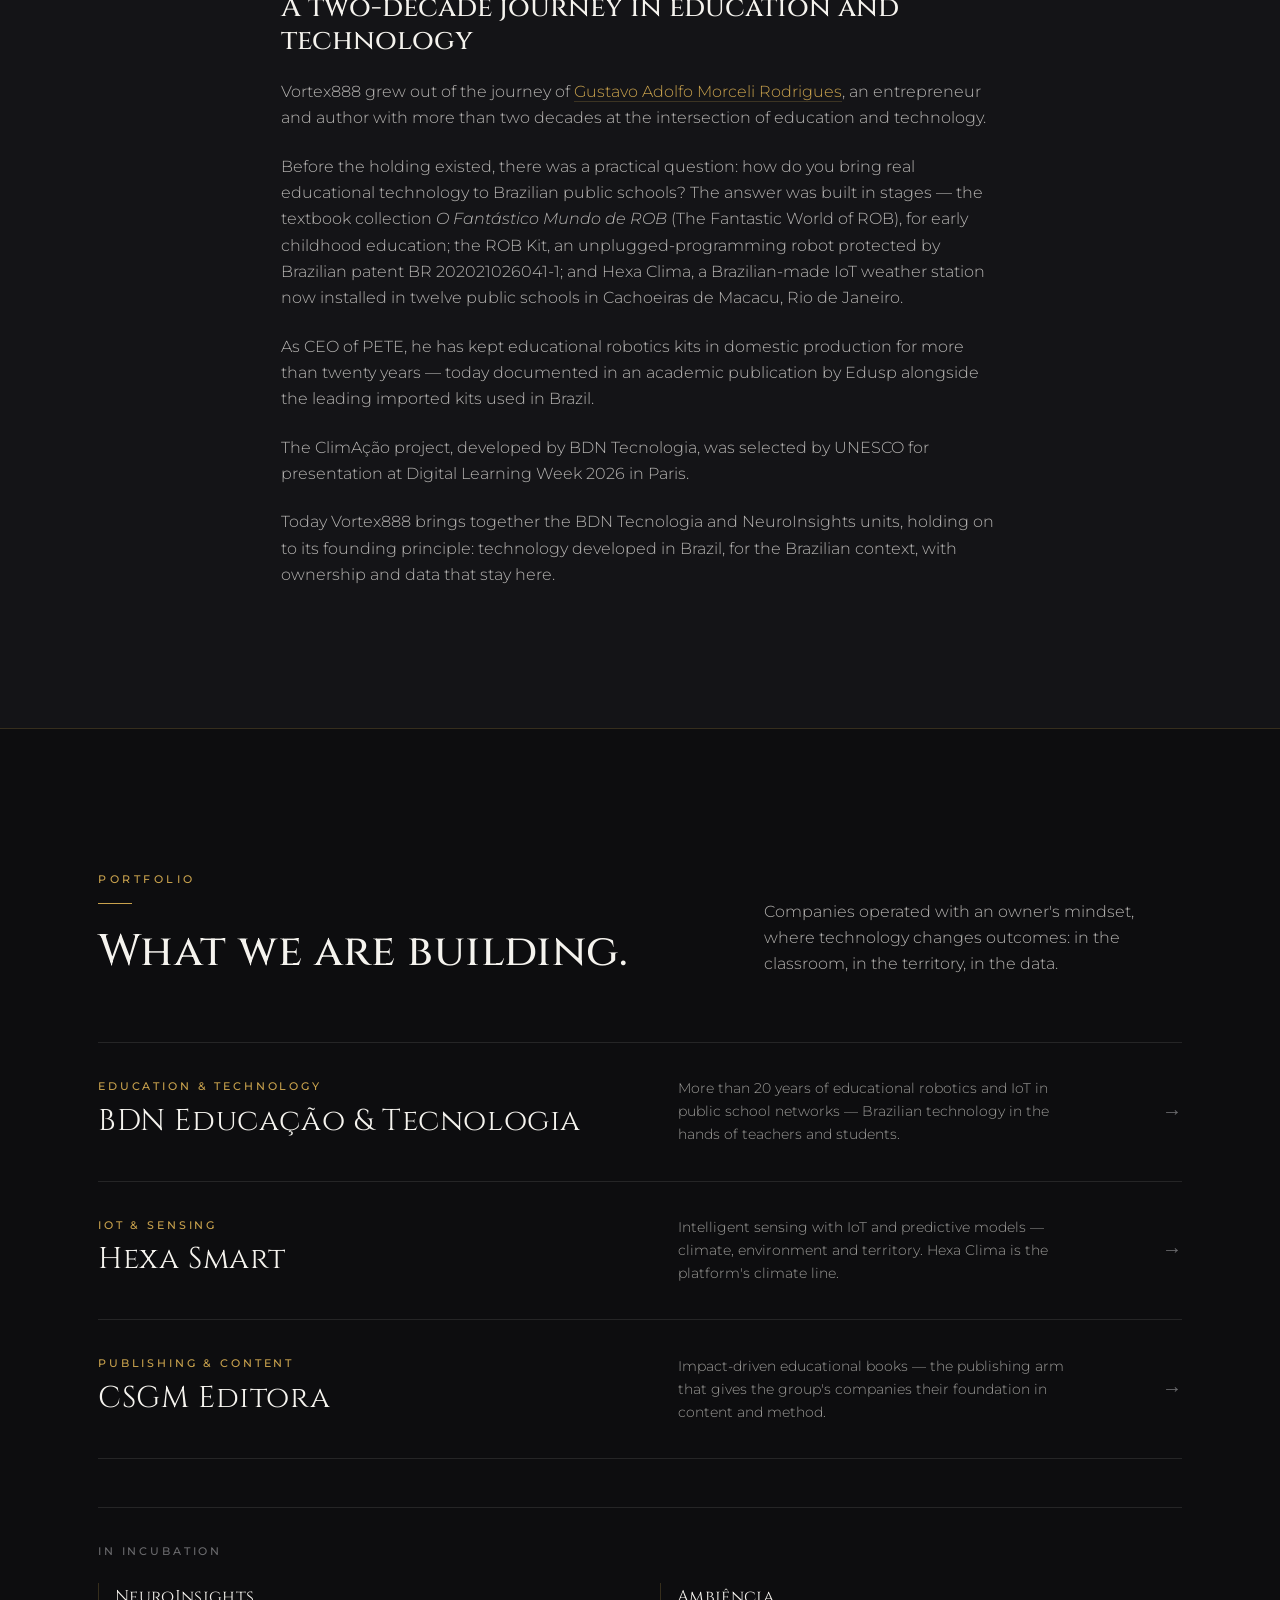
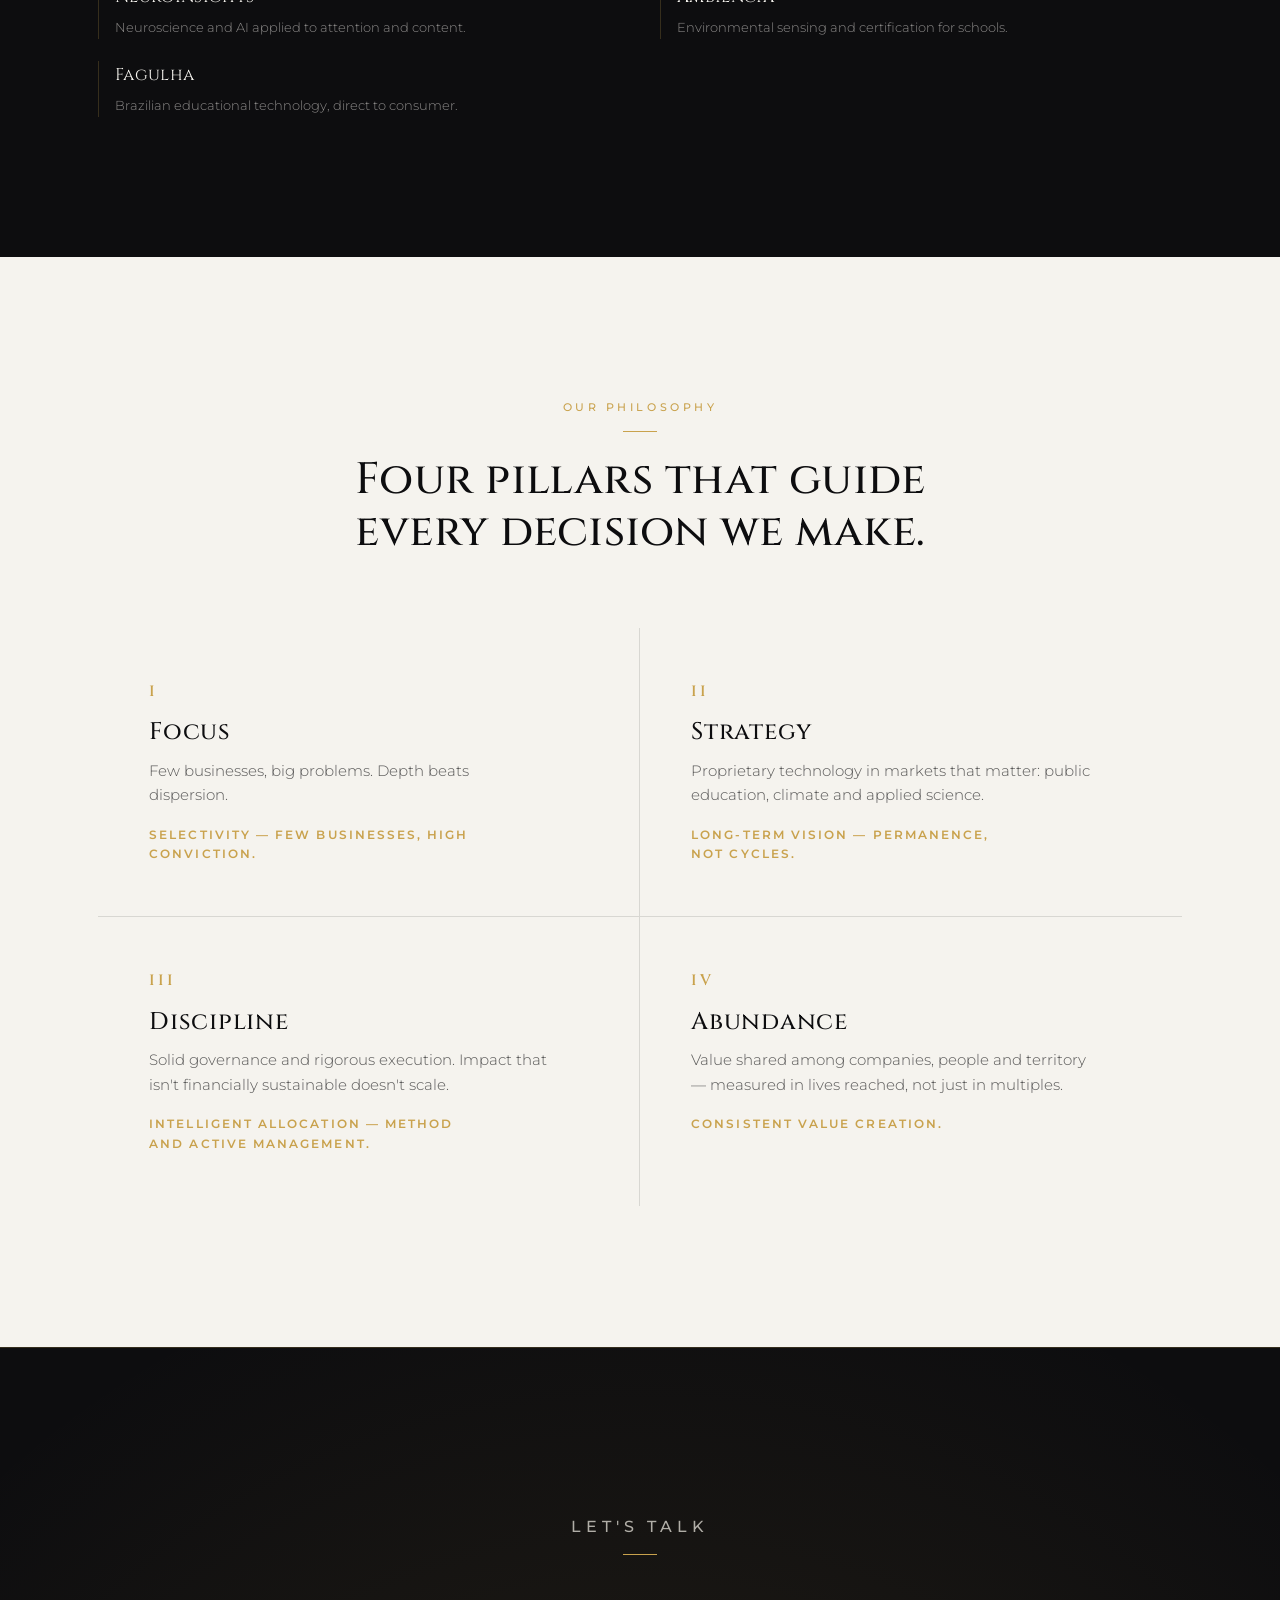
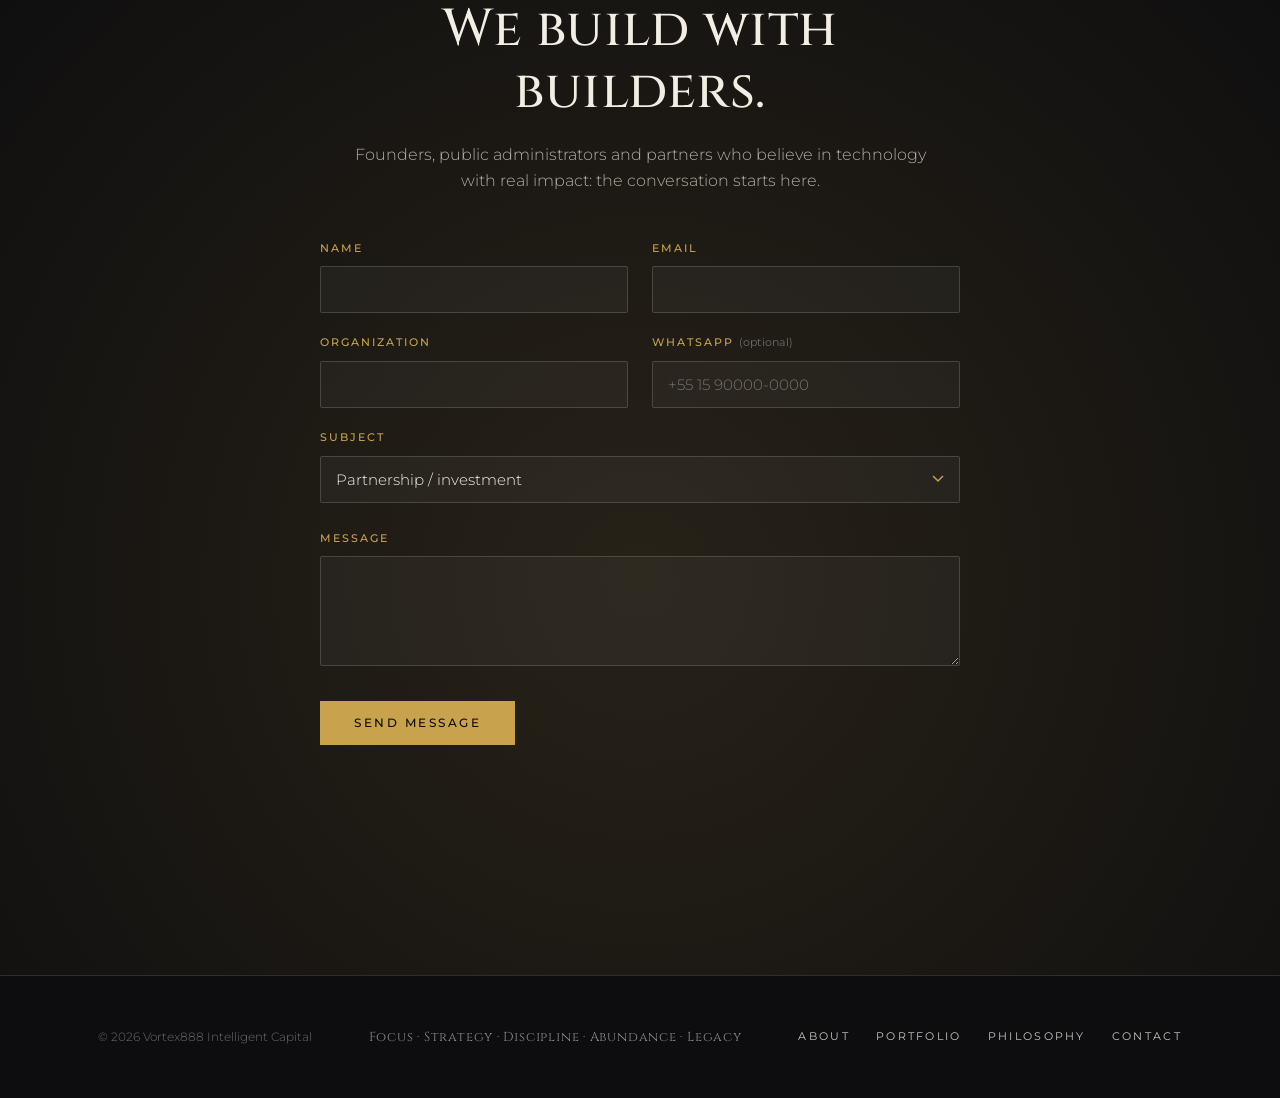
==== commit 98906bdb: "Replace nav wordmark with logo image and drop hero tagline - New logo.png (transparent background) u" ====
--- a/en/index.html
+++ b/en/index.html
@@ -81,10 +81,8 @@
 nav{position:fixed;inset:0 0 auto 0;z-index:50;transition:background .4s ease,border-color .4s ease;border-bottom:1px solid transparent}
 nav.solid{background:rgba(13,13,15,.92);backdrop-filter:blur(10px);border-color:var(--linha)}
 .nav-in{display:flex;align-items:center;justify-content:space-between;height:78px}
-.brand{display:flex;align-items:baseline;gap:10px;font-family:var(--display)}
-.brand .v3{color:var(--dourado);font-size:26px;font-weight:600}
-.brand .nome{font-size:17px;letter-spacing:.14em}
-.brand .nome b{color:var(--dourado);font-weight:500}
+.brand{display:flex;align-items:center}
+.brand img{height:46px;width:auto;display:block}
 .nav-right{display:flex;align-items:center;gap:30px}
 .menu{display:flex;gap:38px;font-size:11.5px;letter-spacing:.22em;text-transform:uppercase;font-weight:400}
 .menu a{position:relative;padding:6px 0;color:rgba(245,243,238,.8)}
@@ -102,7 +100,6 @@
   radial-gradient(ellipse at 72% 42%, transparent 0%, rgba(13,13,15,.55) 45%, var(--preto) 100%),
   linear-gradient(to bottom, rgba(13,13,15,.4), transparent 30%, transparent 70%, var(--preto))}
 .hero-in{padding-top:110px;padding-bottom:80px;max-width:640px}
-.hero-tag{font-size:11px;letter-spacing:.3em;text-transform:uppercase;color:var(--dourado);font-weight:500;margin-bottom:28px}
 h1{font-size:clamp(38px,5.6vw,68px);margin-bottom:26px}
 h1 .gold{color:var(--dourado)}
 .hero-in p{color:rgba(245,243,238,.72);max-width:48ch;margin-bottom:42px;font-size:16px}
@@ -218,7 +215,7 @@
 
 <nav id="nav">
   <div class="wrap nav-in">
-    <a class="brand" href="#top"><span class="v3">V3</span><span class="nome">VORTEX<b>888</b></span></a>
+    <a class="brand" href="#top"><img src="/logo.png" alt="Vortex888 — Impact Investment"></a>
     <div class="nav-right">
       <div class="menu">
         <a href="#quem">About</a>
@@ -236,7 +233,6 @@
   <div class="hero-veil"></div>
   <div class="wrap">
     <div class="hero-in">
-      <p class="hero-tag">Impact investment holding · São Carlos, Brazil</p>
       <h1>We build companies that solve <span class="gold">real problems.</span></h1>
       <p>Vortex888 creates, invests in and operates technology businesses with measurable impact — public education, climate and applied science — built in Brazil to last for generations.</p>
       <div class="acts">
